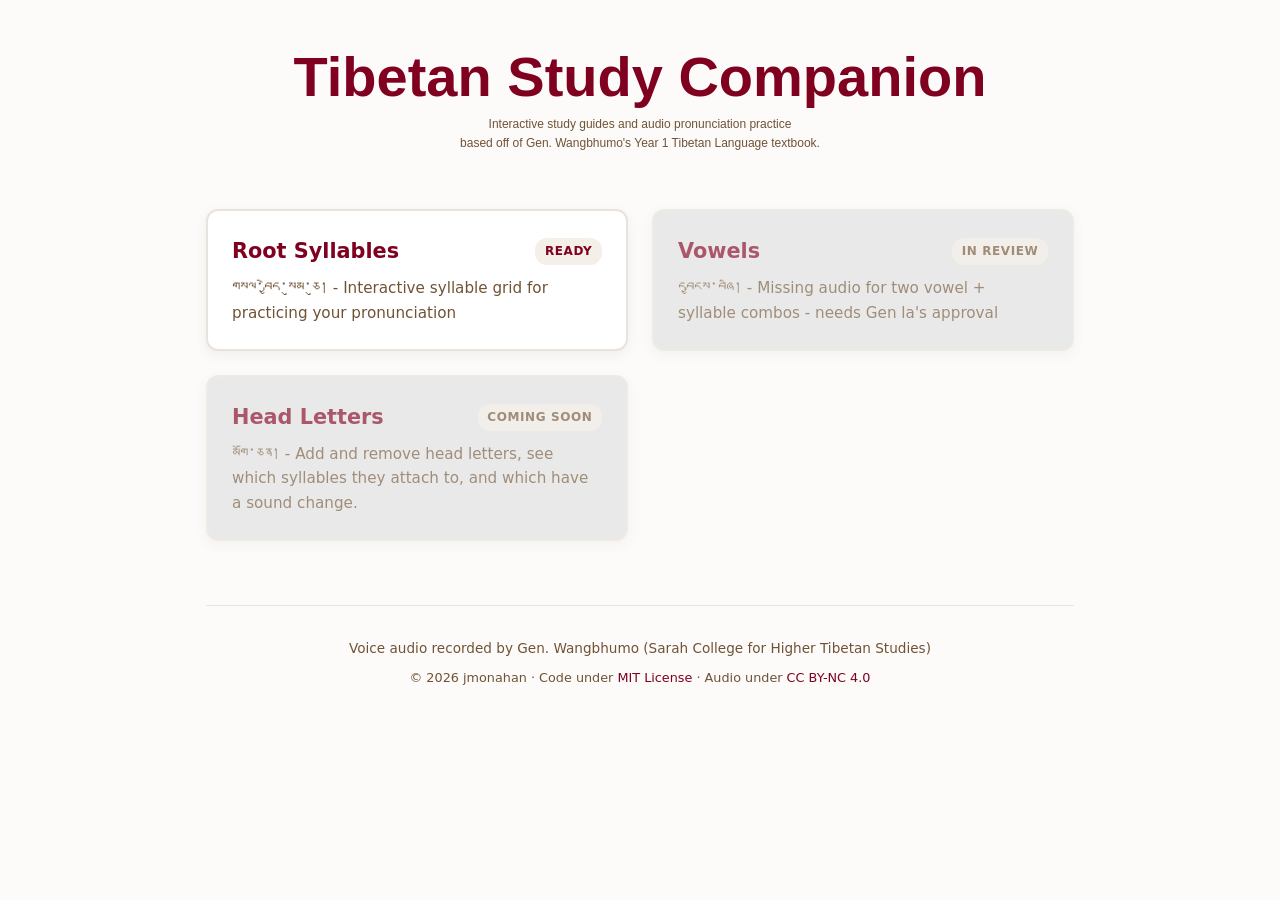
==== index.html @ a7e64e78 "refactored css and js oragnization and includes" ====
<!DOCTYPE html>
<html lang="en">
<head>
  <meta charset="UTF-8">
  <meta name="viewport" content="width=device-width, initial-scale=1.0">
  <title>Tibetan Language Study Companion</title>
  <link rel="stylesheet" href="css/all.css">
  <script type="module" src="js/shared-layout.js"></script>
</head>
<body>

  <!-- <site-nav></site-nav> -->

  <div class="container">
    <header>
      <h1>Tibetan Study Companion</h1>
      <p class="subtitle">Interactive study guides and audio pronunciation practice<br>based off of Gen. Wangbhumo's Year 1 Tibetan Language textbook.</p>
    </header>

    <main class="module-grid">
      <!-- Syllables Module -->
      <a href="syllables.html" class="module-card">
        <div>
          <div class="module-title">
            Root Syllables
            <span class="badge badge-available">Ready</span>
          </div>
          <p class="module-description">
            གསལ་བྱེད་སུམ་ཅུ། - Interactive syllable grid for practicing your pronunciation
          </p>
        </div>
      </a>

      <!-- Vowels Module Placeholder -->
      <a href="#" class="module-card disabled-card">
        <div>
          <div class="module-title">
            Vowels
            <span class="badge badge-coming-soon">In Review</span>
          </div>
          <p class="module-description">
            དབྱངས་བཞི། - <!-- Explore hearing vowel marks and their combination with the root syllables -->
			Missing audio for two vowel + syllable combos - needs Gen la's approval
          </p>
        </div>
      </a>
	  
      <!-- Head Letters Module Placeholder -->
      <a href="#" class="module-card disabled-card">
        <div>
          <div class="module-title">
            Head Letters
            <span class="badge badge-coming-soon">Coming Soon</span>
          </div>
          <p class="module-description">
            མགོ་ཅན། - <!-- Explore hearing vowel marks and their combination with the root syllables -->
			Add and remove head letters, see which syllables they attach to, and which have a sound change.
          </p>
        </div>
      </a>
    </main>

    <site-footer></site-footer>
  </div>

</body>
</html>
---- css/all.css ----
/* css/all.css */
@import url('style.css');
@import url('card.css');
/* Add future component files here as you build them */
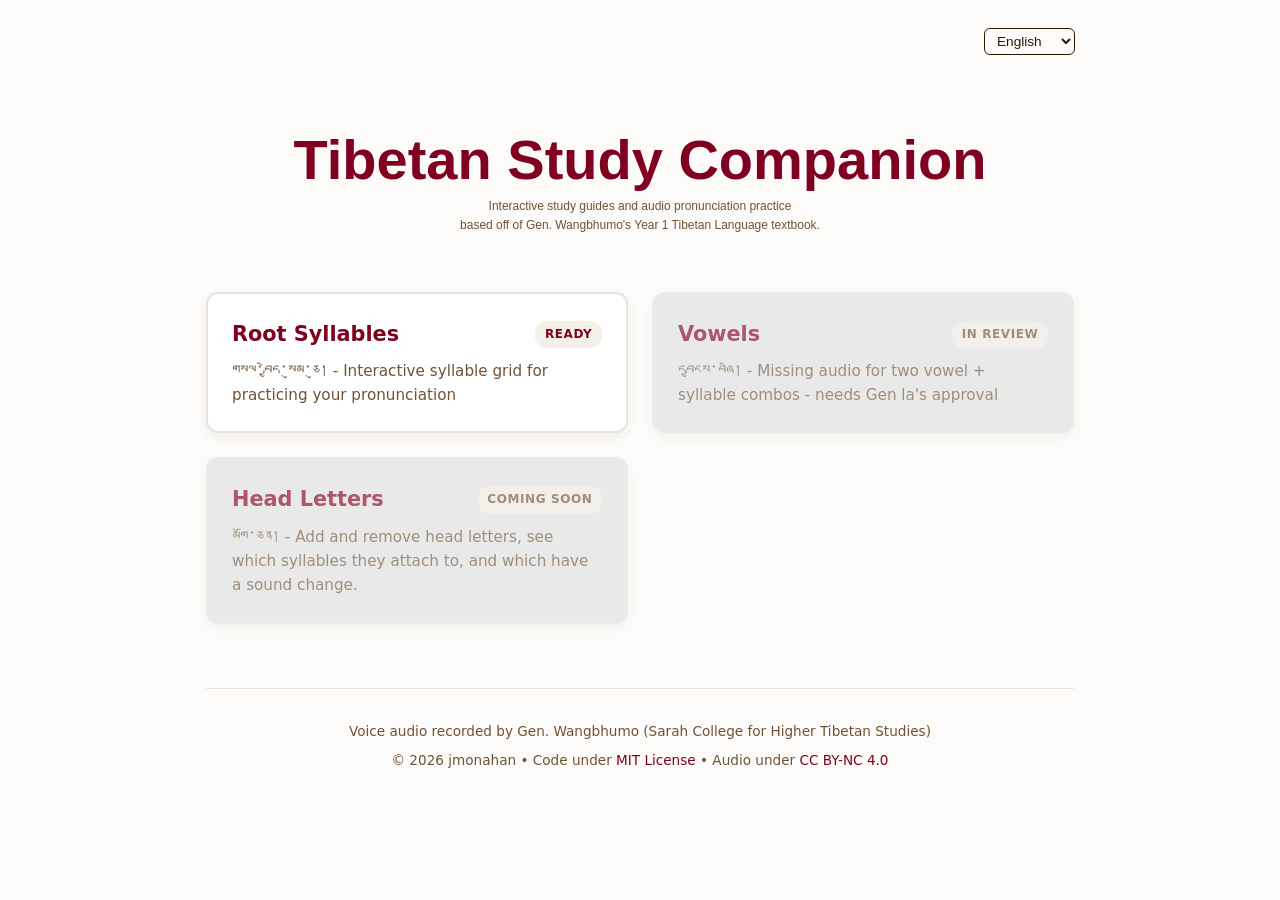
==== commit 99da70e4: "French support for all html pages. Updated language toggle to drop down." ====
--- a/index.html
+++ b/index.html
@@ -9,12 +9,12 @@
 </head>
 <body>
 
-  <!-- <site-nav></site-nav> -->
+  <site-nav homepage></site-nav>
 
   <div class="container">
     <header>
-      <h1>Tibetan Study Companion</h1>
-      <p class="subtitle">Interactive study guides and audio pronunciation practice<br>based off of Gen. Wangbhumo's Year 1 Tibetan Language textbook.</p>
+      <h1 id="homeTitle">Tibetan Study Companion</h1>
+      <p class="subtitle" id="homeSubtitleText">Interactive study guides and audio pronunciation practice<br>based off of Gen. Wangbhumo's Year 1 Tibetan Language textbook.</p>
     </header>
 
     <main class="module-grid">
@@ -22,11 +22,11 @@
       <a href="syllables.html" class="module-card">
         <div>
           <div class="module-title">
-            Root Syllables
-            <span class="badge badge-available">Ready</span>
+            <span id="card1Title">Root Syllables</span>
+            <span class="badge badge-available" id="badge1">Ready</span>
           </div>
           <p class="module-description">
-            གསལ་བྱེད་སུམ་ཅུ། - Interactive syllable grid for practicing your pronunciation
+            གསལ་བྱེད་སུམ་ཅུ། - <span id="card1Desc">Interactive syllable grid for practicing your pronunciation</span>
           </p>
         </div>
       </a>
@@ -35,12 +35,11 @@
       <a href="#" class="module-card disabled-card">
         <div>
           <div class="module-title">
-            Vowels
-            <span class="badge badge-coming-soon">In Review</span>
+            <span id="card2Title">Vowels</span>
+            <span class="badge badge-coming-soon" id="badge2">In Review</span>
           </div>
           <p class="module-description">
-            དབྱངས་བཞི། - <!-- Explore hearing vowel marks and their combination with the root syllables -->
-			Missing audio for two vowel + syllable combos - needs Gen la's approval
+            དབྱངས་བཞི། - <span id="card2Desc">Missing audio for two vowel + syllable combos - needs Gen la's approval</span>
           </p>
         </div>
       </a>
@@ -49,12 +48,11 @@
       <a href="#" class="module-card disabled-card">
         <div>
           <div class="module-title">
-            Head Letters
-            <span class="badge badge-coming-soon">Coming Soon</span>
+            <span id="card3Title">Head Letters</span>
+            <span class="badge badge-coming-soon" id="badge3">Coming Soon</span>
           </div>
           <p class="module-description">
-            མགོ་ཅན། - <!-- Explore hearing vowel marks and their combination with the root syllables -->
-			Add and remove head letters, see which syllables they attach to, and which have a sound change.
+            མགོ་ཅན། - <span id="card3Desc">Add and remove head letters, see which syllables they attach to, and which have a sound change.</span>
           </p>
         </div>
       </a>
@@ -63,5 +61,25 @@
     <site-footer></site-footer>
   </div>
 
+  <script type="module">
+    import { t } from './js/i18n.js';
+
+    // Apply translations to index page text elements
+    document.getElementById('homeTitle').textContent = t('siteTitle');
+    document.getElementById('homeSubtitleText').innerHTML = t('homeSubtitle');
+    
+    document.getElementById('card1Title').textContent = t('rootSyllables');
+    document.getElementById('badge1').textContent = t('badgeReady');
+    document.getElementById('card1Desc').textContent = t('rootSyllablesDesc');
+
+    document.getElementById('card2Title').textContent = t('vowelsTitle');
+    document.getElementById('badge2').textContent = t('badgeInReview');
+    document.getElementById('card2Desc').textContent = t('vowelsDesc');
+
+    document.getElementById('card3Title').textContent = t('headLettersTitle');
+    document.getElementById('badge3').textContent = t('badgeComingSoon');
+    document.getElementById('card3Desc').textContent = t('headLettersDesc');
+  </script>
+
 </body>
 </html>
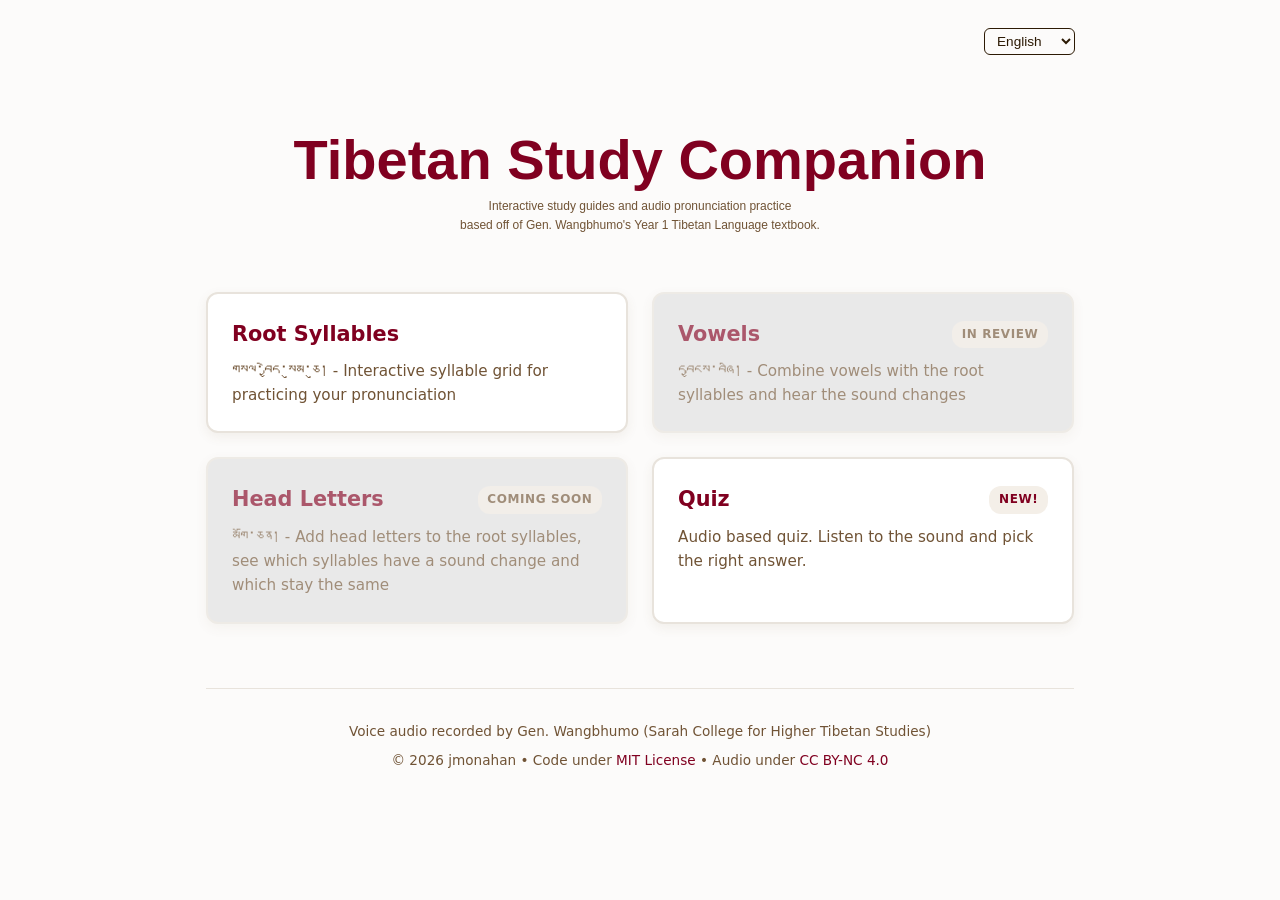
==== commit 87499736: "updated index page for quiz card. Updated i18n support for index page change. Refactored quiz html f" ====
--- a/index.html
+++ b/index.html
@@ -23,10 +23,10 @@
         <div>
           <div class="module-title">
             <span id="card1Title">Root Syllables</span>
-            <span class="badge badge-available" id="badge1">Ready</span>
+            <!-- <span class="badge badge-available" id="badge1"></span> -->
           </div>
           <p class="module-description">
-            གསལ་བྱེད་སུམ་ཅུ། - <span id="card1Desc">Interactive syllable grid for practicing your pronunciation</span>
+            གསལ་བྱེད་སུམ་ཅུ། - <span id="card1Desc"></span>
           </p>
         </div>
       </a>
@@ -39,7 +39,7 @@
             <span class="badge badge-coming-soon" id="badge2">In Review</span>
           </div>
           <p class="module-description">
-            དབྱངས་བཞི། - <span id="card2Desc">Missing audio for two vowel + syllable combos - needs Gen la's approval</span>
+            དབྱངས་བཞི། - <span id="card2Desc"></span>
           </p>
         </div>
       </a>
@@ -52,7 +52,20 @@
             <span class="badge badge-coming-soon" id="badge3">Coming Soon</span>
           </div>
           <p class="module-description">
-            མགོ་ཅན། - <span id="card3Desc">Add and remove head letters, see which syllables they attach to, and which have a sound change.</span>
+            མགོ་ཅན། - <span id="card3Desc"></span>
+          </p>
+        </div>
+      </a>
+
+      <!-- Quiz Module -->
+      <a href="quiz.html" class="module-card">
+        <div>
+          <div class="module-title">
+            <span id="card4Title">Quiz</span>
+            <span class="badge badge-available" id="badge4">New!</span>
+          </div>
+          <p class="module-description">
+            <span id="card4Desc">Audio based quiz. Listen to the sound and pick the right answer.</span>
           </p>
         </div>
       </a>
@@ -69,7 +82,6 @@
     document.getElementById('homeSubtitleText').innerHTML = t('homeSubtitle');
     
     document.getElementById('card1Title').textContent = t('rootSyllables');
-    document.getElementById('badge1').textContent = t('badgeReady');
     document.getElementById('card1Desc').textContent = t('rootSyllablesDesc');
 
     document.getElementById('card2Title').textContent = t('vowelsTitle');
@@ -79,6 +91,10 @@
     document.getElementById('card3Title').textContent = t('headLettersTitle');
     document.getElementById('badge3').textContent = t('badgeComingSoon');
     document.getElementById('card3Desc').textContent = t('headLettersDesc');
+
+    document.getElementById('card4Title').textContent = t('quizTitle');
+    document.getElementById('badge4').textContent = t('badgeNew');
+    document.getElementById('card4Desc').textContent = t('quizDesc');
   </script>
 
 </body>
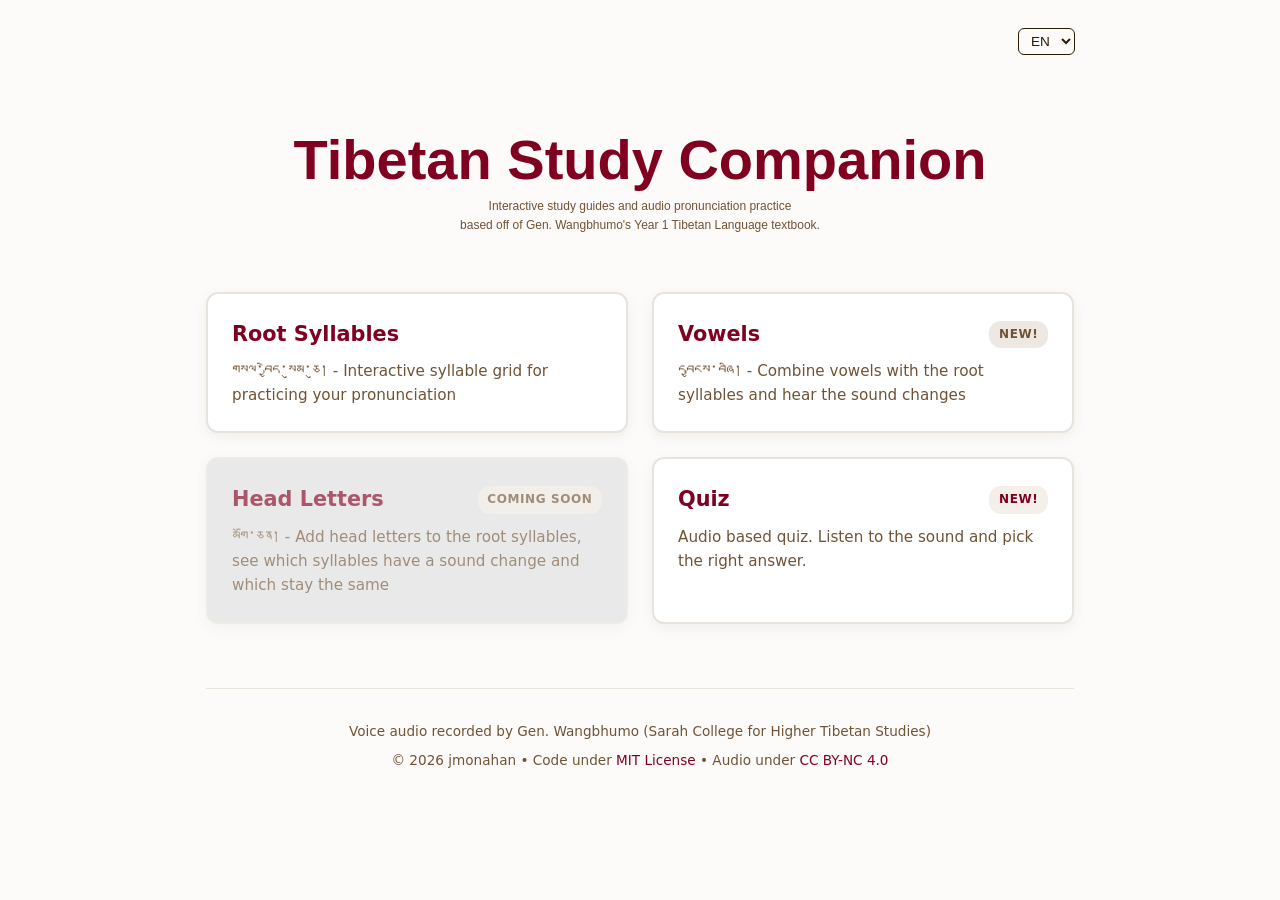
==== commit 513029eb: "enabled vowels on homepage. fixed lang dropdown on homepage to EN/FR." ====
--- a/index.html
+++ b/index.html
@@ -32,11 +32,11 @@
       </a>
 
       <!-- Vowels Module Placeholder -->
-      <a href="#" class="module-card disabled-card">
+      <a href="vowels.html" class="module-card">
         <div>
           <div class="module-title">
             <span id="card2Title">Vowels</span>
-            <span class="badge badge-coming-soon" id="badge2">In Review</span>
+            <span class="badge badge-coming-soon" id="badge2">New!</span>
           </div>
           <p class="module-description">
             དབྱངས་བཞི། - <span id="card2Desc"></span>
@@ -85,7 +85,7 @@
     document.getElementById('card1Desc').textContent = t('rootSyllablesDesc');
 
     document.getElementById('card2Title').textContent = t('vowelsTitle');
-    document.getElementById('badge2').textContent = t('badgeInReview');
+    document.getElementById('badge2').textContent = t('badgeNew');
     document.getElementById('card2Desc').textContent = t('vowelsDesc');
 
     document.getElementById('card3Title').textContent = t('headLettersTitle');
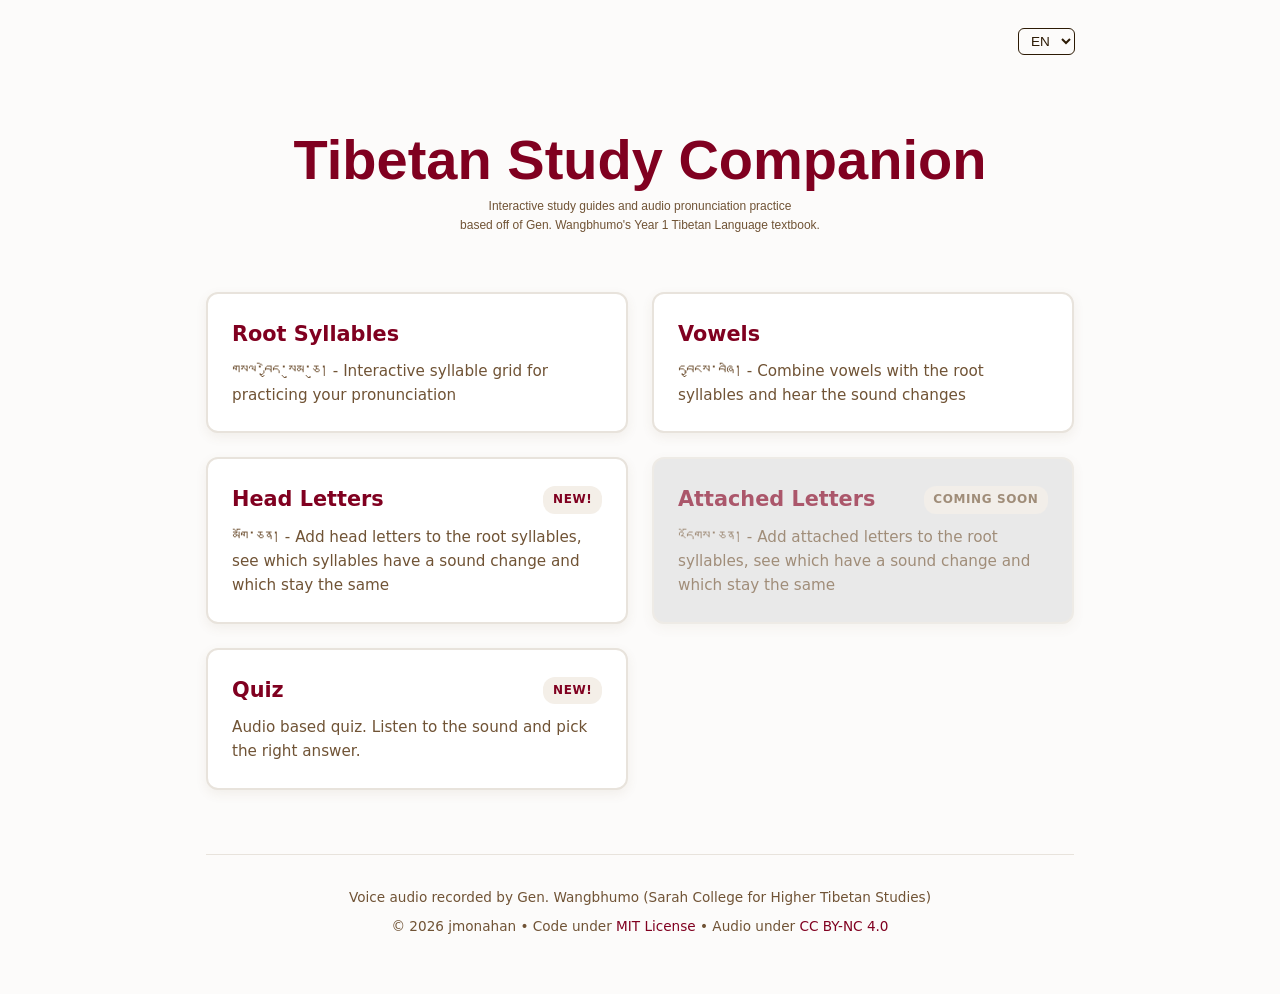
==== commit e99a234c: "headletters is live. homepage updated and placeholder placed for attached letters" ====
--- a/index.html
+++ b/index.html
@@ -18,7 +18,7 @@
     </header>
 
     <main class="module-grid">
-      <!-- Syllables Module -->
+
       <a href="syllables.html" class="module-card">
         <div>
           <div class="module-title">
@@ -31,12 +31,10 @@
         </div>
       </a>
 
-      <!-- Vowels Module Placeholder -->
       <a href="vowels.html" class="module-card">
         <div>
           <div class="module-title">
             <span id="card2Title">Vowels</span>
-            <span class="badge badge-coming-soon" id="badge2">New!</span>
           </div>
           <p class="module-description">
             དབྱངས་བཞི། - <span id="card2Desc"></span>
@@ -44,15 +42,27 @@
         </div>
       </a>
 	  
-      <!-- Head Letters Module Placeholder -->
+      <a href="headletters.html" class="module-card">
+        <div>
+          <div class="module-title">
+            <span id="card3Title">Head Letters</span>
+            <span class="badge badge-available" id="badge3">New!</span>
+          </div>
+          <p class="module-description">
+            མགོ་ཅན། - <span id="headLettersDesc"></span>
+          </p>
+        </div>
+      </a>
+	  
+      <!-- Attached Letters Module Placeholder -->
       <a href="#" class="module-card disabled-card">
         <div>
           <div class="module-title">
-            <span id="card3Title">Head Letters</span>
-            <span class="badge badge-coming-soon" id="badge3">Coming Soon</span>
+            <span id="attachedCardTitle"></span>
+            <span class="badge badge-coming-soon" id="attachedBadge">Coming Soon</span>
           </div>
           <p class="module-description">
-            མགོ་ཅན། - <span id="card3Desc"></span>
+            འདོགས་ཅན། - <span id="attachedLettersDesc"></span>
           </p>
         </div>
       </a>
@@ -85,12 +95,17 @@
     document.getElementById('card1Desc').textContent = t('rootSyllablesDesc');
 
     document.getElementById('card2Title').textContent = t('vowelsTitle');
-    document.getElementById('badge2').textContent = t('badgeNew');
+    // document.getElementById('badge2').textContent = t('badgeNew');
     document.getElementById('card2Desc').textContent = t('vowelsDesc');
 
     document.getElementById('card3Title').textContent = t('headLettersTitle');
-    document.getElementById('badge3').textContent = t('badgeComingSoon');
-    document.getElementById('card3Desc').textContent = t('headLettersDesc');
+    document.getElementById('badge3').textContent = t('badgeNew');
+    document.getElementById('headLettersDesc').textContent = t('headLettersDesc');
+
+    document.getElementById('attachedCardTitle').textContent = t('attachedLettersTitle');
+    document.getElementById('attachedBadge').textContent = t('badgeComingSoon');
+    document.getElementById('attachedLettersDesc').textContent = t('attachedLettersDesc');	
+	
 
     document.getElementById('card4Title').textContent = t('quizTitle');
     document.getElementById('badge4').textContent = t('badgeNew');
--- a/css/all.css
+++ b/css/all.css
@@ -1,4 +1,5 @@
 /* css/all.css */
 @import url('style.css');
+@import url('nav.css');
 @import url('card.css');
 /* Add future component files here as you build them */
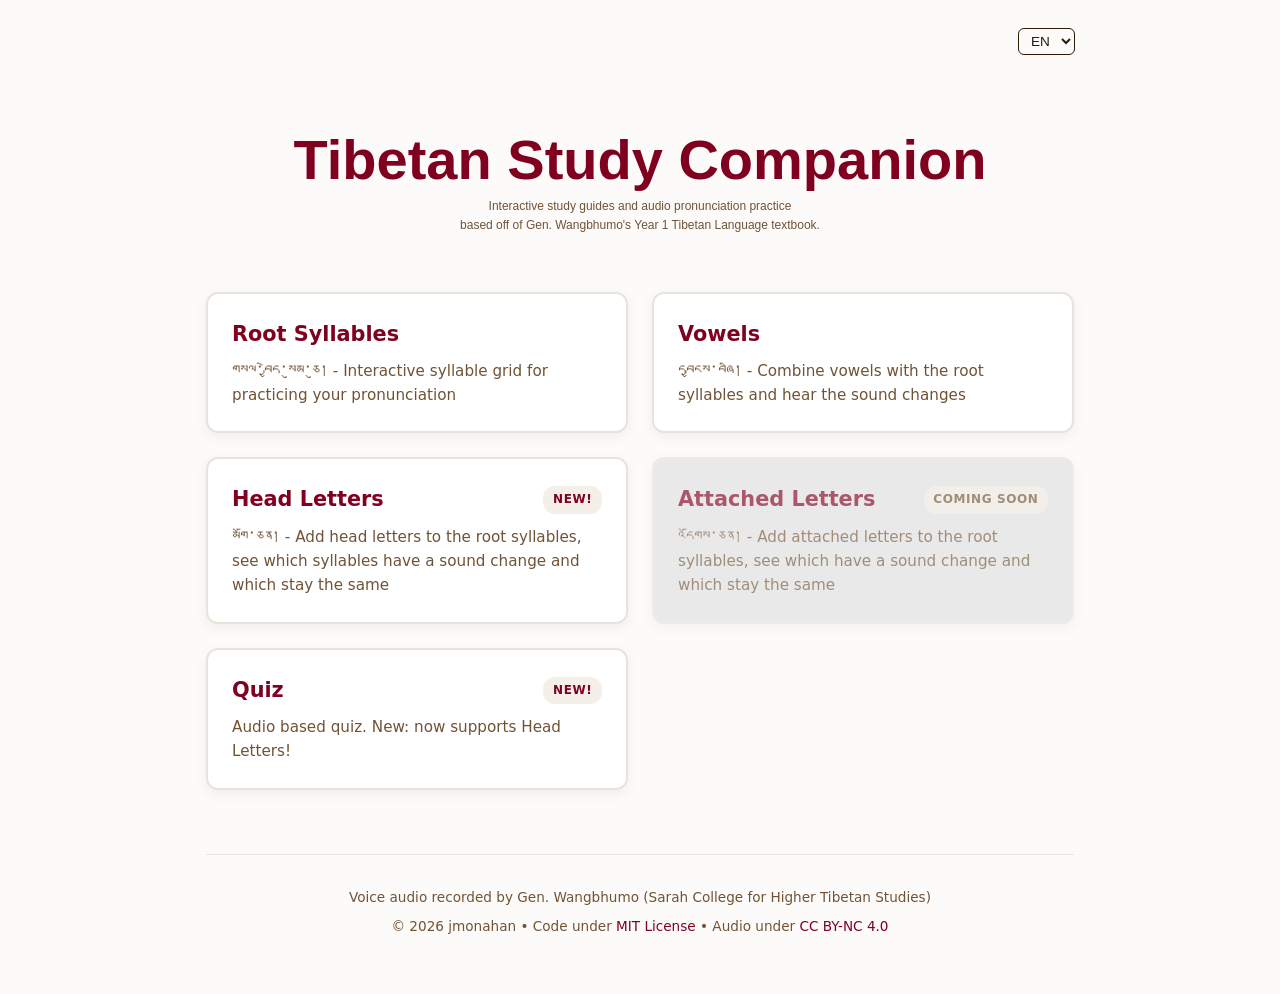
==== commit 4695645d: "Prelim attached letter page and data object. Wa sur is done, ya is half done. Rest not done yet." ====
--- a/index.html
+++ b/index.html
@@ -75,7 +75,7 @@
             <span class="badge badge-available" id="badge4">New!</span>
           </div>
           <p class="module-description">
-            <span id="card4Desc">Audio based quiz. Listen to the sound and pick the right answer.</span>
+            <span id="card4Desc">Audio based quiz. New -- now supports head letters!</span>
           </p>
         </div>
       </a>
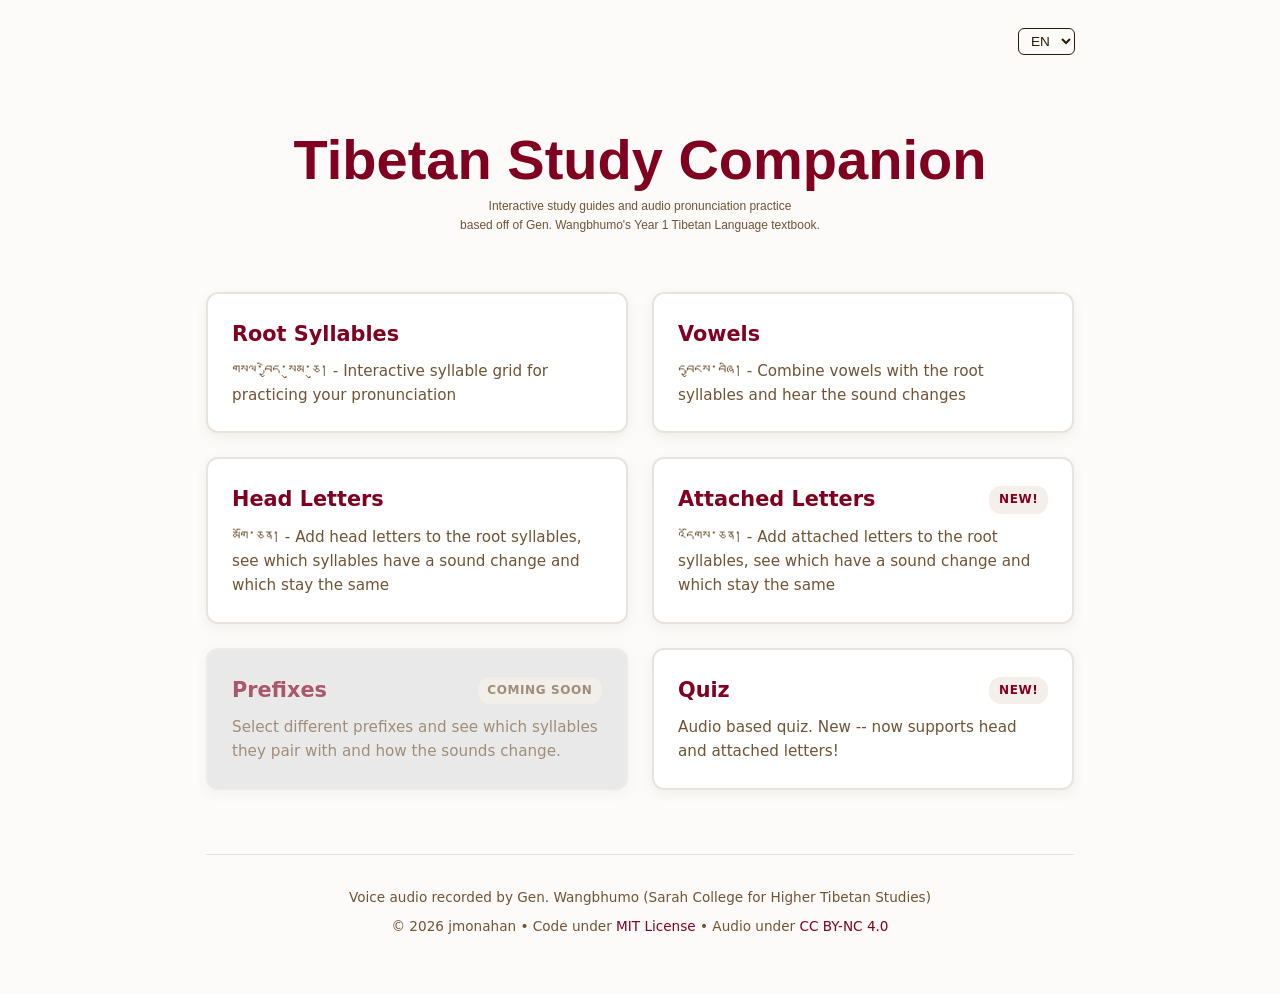
==== commit dc90b86d: "enabling attached letters" ====
--- a/index.html
+++ b/index.html
@@ -46,7 +46,7 @@
         <div>
           <div class="module-title">
             <span id="card3Title">Head Letters</span>
-            <span class="badge badge-available" id="badge3">New!</span>
+            <!-- <span class="badge badge-available" id="badge3">New!</span> -->
           </div>
           <p class="module-description">
             མགོ་ཅན། - <span id="headLettersDesc"></span>
@@ -55,17 +55,32 @@
       </a>
 	  
       <!-- Attached Letters Module Placeholder -->
-      <a href="#" class="module-card disabled-card">
+      <a href="attachedletters.html" class="module-card">
         <div>
           <div class="module-title">
             <span id="attachedCardTitle"></span>
-            <span class="badge badge-coming-soon" id="attachedBadge">Coming Soon</span>
+            <span class="badge badge-available" id="attachedBadge">New!</span>
           </div>
           <p class="module-description">
             འདོགས་ཅན། - <span id="attachedLettersDesc"></span>
           </p>
         </div>
       </a>
+	  
+      <!-- Prefixes Module Placeholder -->
+      <a href="#" class="module-card disabled-card">
+        <div>
+          <div class="module-title">
+            <span id="prefixesCardTitle"></span>
+            <span class="badge badge-coming-soon" id="prefixesBadge">Coming Soon</span>
+          </div>
+          <p class="module-description">
+             <span id="prefixesDesc"></span>
+          </p>
+        </div>
+      </a>
+	  
+
 
       <!-- Quiz Module -->
       <a href="quiz.html" class="module-card">
@@ -75,7 +90,7 @@
             <span class="badge badge-available" id="badge4">New!</span>
           </div>
           <p class="module-description">
-            <span id="card4Desc">Audio based quiz. New -- now supports head letters!</span>
+            <span id="card4Desc">Audio based quiz. New -- now supports head and attached letters!</span>
           </p>
         </div>
       </a>
@@ -99,12 +114,19 @@
     document.getElementById('card2Desc').textContent = t('vowelsDesc');
 
     document.getElementById('card3Title').textContent = t('headLettersTitle');
-    document.getElementById('badge3').textContent = t('badgeNew');
+    // document.getElementById('badge3').textContent = t('badgeNew');
     document.getElementById('headLettersDesc').textContent = t('headLettersDesc');
 
     document.getElementById('attachedCardTitle').textContent = t('attachedLettersTitle');
-    document.getElementById('attachedBadge').textContent = t('badgeComingSoon');
+    document.getElementById('attachedBadge').textContent = t('badgeNew');
     document.getElementById('attachedLettersDesc').textContent = t('attachedLettersDesc');	
+	
+    document.getElementById('prefixesCardTitle').textContent = t('prefixesTitle');
+    document.getElementById('prefixesBadge').textContent = t('badgeComingSoon');
+    document.getElementById('prefixesDesc').textContent = t('prefixesDesc');	
+	
+	
+	
 	
 
     document.getElementById('card4Title').textContent = t('quizTitle');
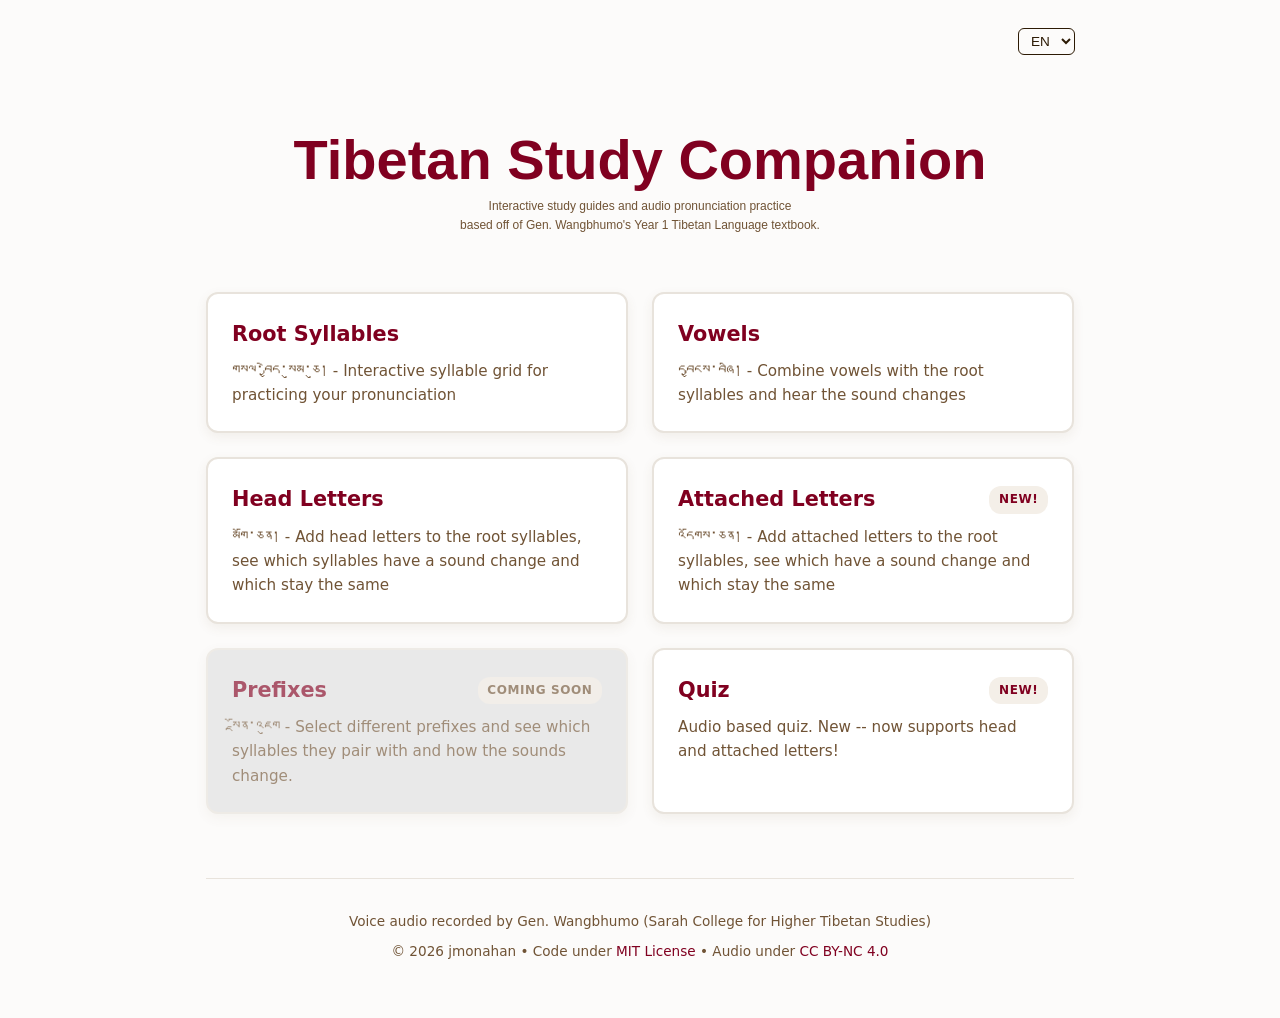
==== commit 1697091f: "added tibetan word for prefix to homepage" ====
--- a/index.html
+++ b/index.html
@@ -75,7 +75,7 @@
             <span class="badge badge-coming-soon" id="prefixesBadge">Coming Soon</span>
           </div>
           <p class="module-description">
-             <span id="prefixesDesc"></span>
+             སྔོན་འཇུག - <span id="prefixesDesc"></span>
           </p>
         </div>
       </a>
